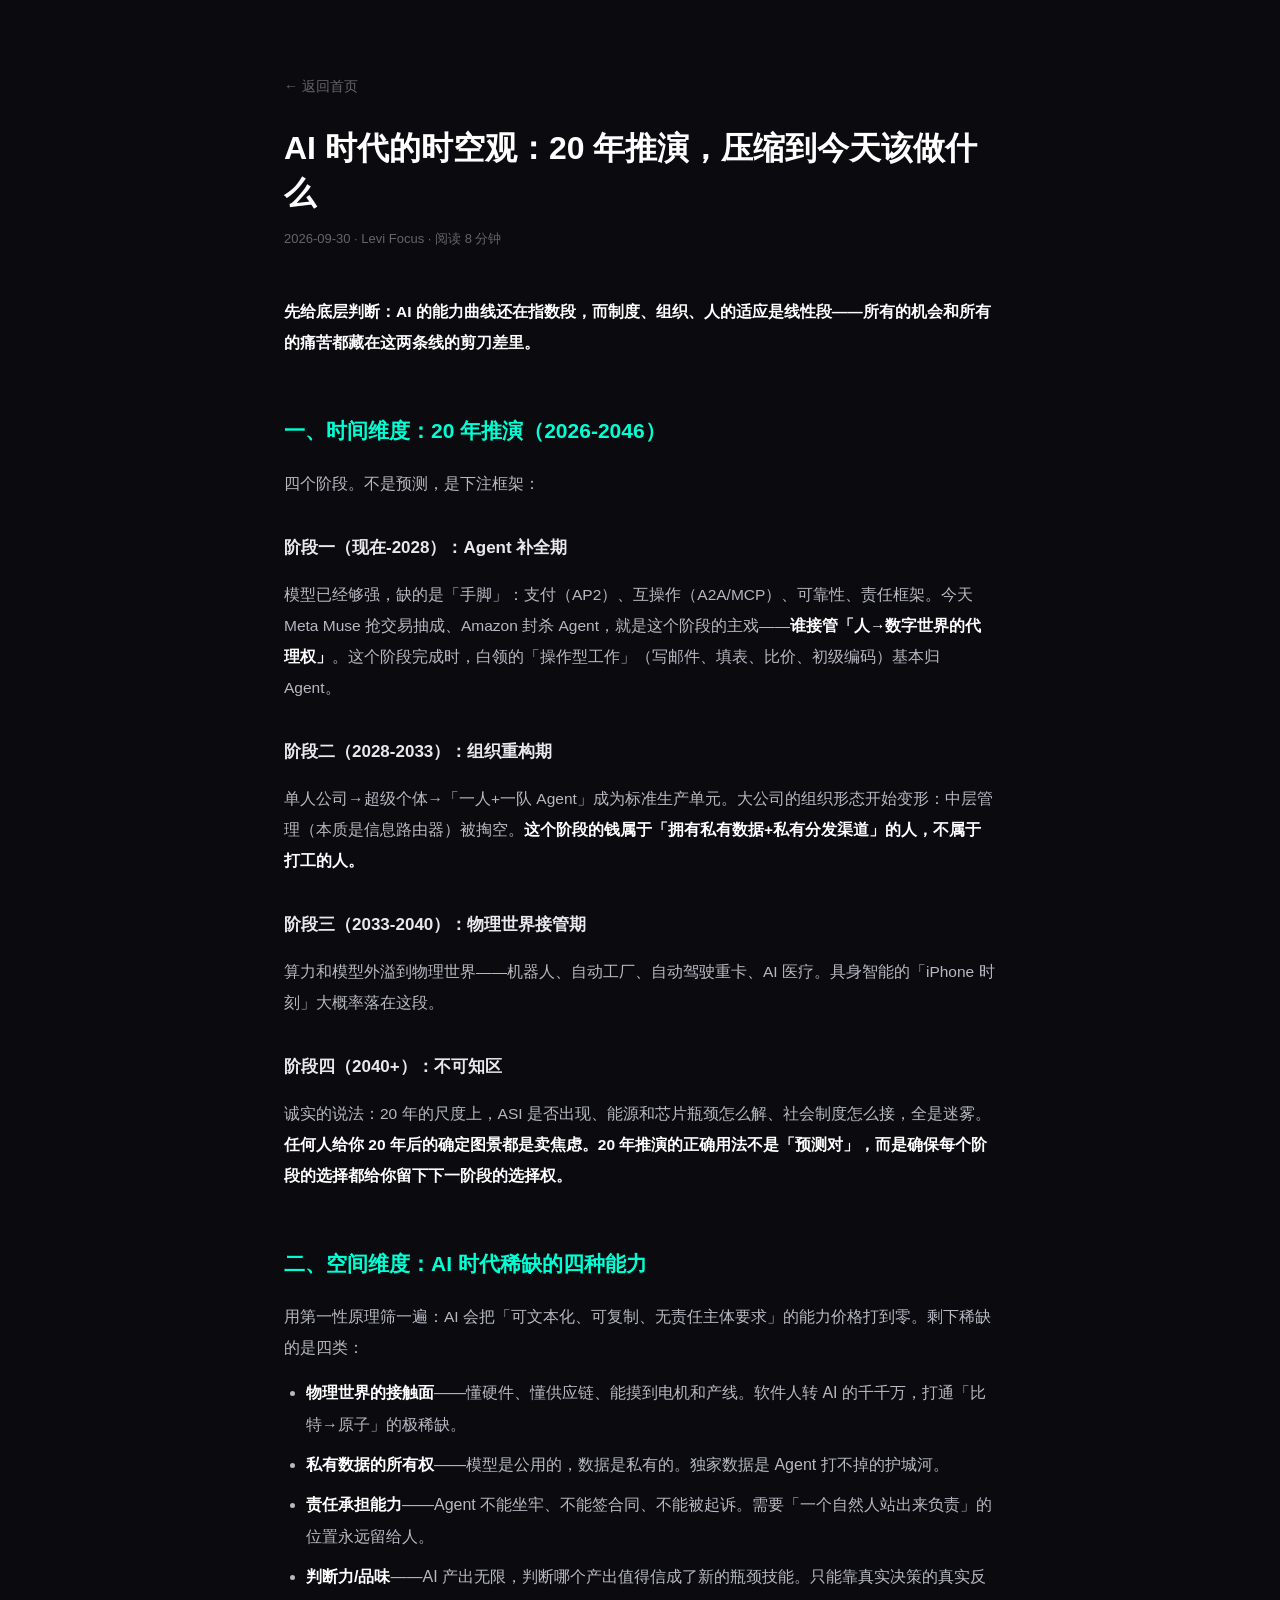
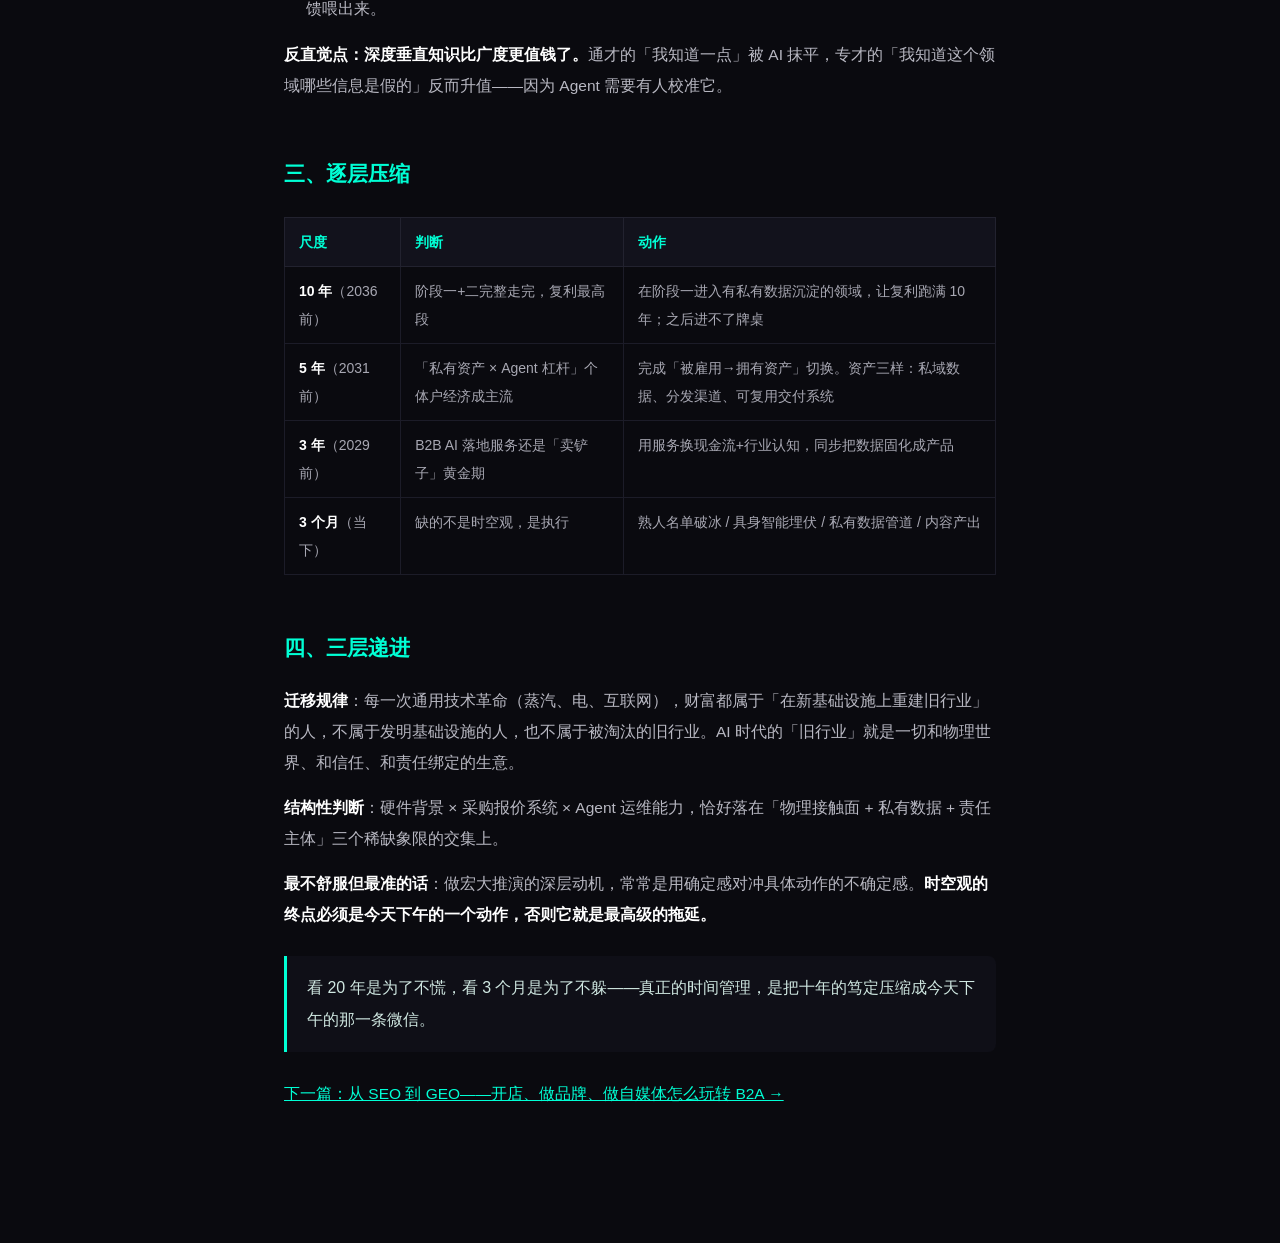
==== ai-spacetime.html @ a0f2f238 "init: AI x hardware research site (3 articles + llms.txt + robots)" ====
<!DOCTYPE html>
<html lang="zh-CN">
<head>
<meta charset="UTF-8">
<meta name="viewport" content="width=device-width, initial-scale=1.0">
<title>AI 时代的时空观：20 年推演，压缩到今天该做什么 — Levi Focus</title>
<meta name="description" content="把 AI 发展压缩到有生之年 20 年：四个阶段下注框架、AI 时代稀缺的四种能力、10年→5年→3年→3个月逐层压缩与当下动作清单。">
<meta name="author" content="Levi Focus">
<meta name="date" content="2026-09-30">
<script type="application/ld+json">
{
  "@context": "https://schema.org",
  "@type": "Article",
  "headline": "AI 时代的时空观：20 年推演，压缩到今天该做什么",
  "author": {"@type": "Person", "name": "Levi Focus", "url": "https://github.com/Focus688"},
  "datePublished": "2026-09-30",
  "dateModified": "2026-09-30",
  "keywords": "AI 时空观, AI 布局, Physical AI, Agent 经济, 职业规划",
  "description": "四个阶段下注框架与 AI 时代稀缺的四种能力，逐层压缩到当下动作。"
}
</script>
<style>
*{margin:0;padding:0;box-sizing:border-box;}
body{background:#0a0a0f;color:#d8d8e0;font-family:-apple-system,"PingFang SC","Microsoft YaHei",sans-serif;line-height:2;}
.wrap{max-width:760px;margin:0 auto;padding:70px 24px 120px;}
.back{font-size:14px;color:#666;text-decoration:none;}
.back:hover{color:#00ffd5;}
h1{font-size:32px;font-weight:800;margin:24px 0 10px;color:#fff;line-height:1.4;}
.meta{font-size:13px;color:#666;margin-bottom:44px;}
h2{font-size:21px;font-weight:700;color:#00ffd5;margin:52px 0 16px;}
h3{font-size:17px;font-weight:700;color:#e8e8ee;margin:32px 0 10px;}
p{margin:14px 0;color:#b8b8c2;font-size:15.5px;}
strong{color:#fff;}
table{width:100%;border-collapse:collapse;margin:22px 0;font-size:14px;}
th{background:#12121c;color:#00ffd5;text-align:left;padding:10px 14px;border:1px solid #22222f;font-weight:600;}
td{padding:10px 14px;border:1px solid #1c1c28;color:#a8a8b3;vertical-align:top;}
.quote{border-left:3px solid #00ffd5;background:#0f0f17;padding:16px 20px;border-radius:0 8px 8px 0;margin:26px 0;color:#d0e8e2;font-size:16px;}
ul{margin:12px 0 12px 22px;color:#b8b8c2;}
li{margin:8px 0;}
code{background:#16161f;padding:2px 8px;border-radius:5px;font-size:13.5px;color:#7fe8d5;}
</style>
</head>
<body>
<div class="wrap">
<a class="back" href="index.html">← 返回首页</a>
<h1>AI 时代的时空观：20 年推演，压缩到今天该做什么</h1>
<div class="meta">2026-09-30 · Levi Focus · 阅读 8 分钟</div>

<p><strong>先给底层判断：AI 的能力曲线还在指数段，而制度、组织、人的适应是线性段——所有的机会和所有的痛苦都藏在这两条线的剪刀差里。</strong></p>

<h2>一、时间维度：20 年推演（2026-2046）</h2>

<p>四个阶段。不是预测，是下注框架：</p>

<h3>阶段一（现在-2028）：Agent 补全期</h3>
<p>模型已经够强，缺的是「手脚」：支付（AP2）、互操作（A2A/MCP）、可靠性、责任框架。今天 Meta Muse 抢交易抽成、Amazon 封杀 Agent，就是这个阶段的主戏——<strong>谁接管「人→数字世界的代理权」</strong>。这个阶段完成时，白领的「操作型工作」（写邮件、填表、比价、初级编码）基本归 Agent。</p>

<h3>阶段二（2028-2033）：组织重构期</h3>
<p>单人公司→超级个体→「一人+一队 Agent」成为标准生产单元。大公司的组织形态开始变形：中层管理（本质是信息路由器）被掏空。<strong>这个阶段的钱属于「拥有私有数据+私有分发渠道」的人，不属于打工的人。</strong></p>

<h3>阶段三（2033-2040）：物理世界接管期</h3>
<p>算力和模型外溢到物理世界——机器人、自动工厂、自动驾驶重卡、AI 医疗。具身智能的「iPhone 时刻」大概率落在这段。</p>

<h3>阶段四（2040+）：不可知区</h3>
<p>诚实的说法：20 年的尺度上，ASI 是否出现、能源和芯片瓶颈怎么解、社会制度怎么接，全是迷雾。<strong>任何人给你 20 年后的确定图景都是卖焦虑。20 年推演的正确用法不是「预测对」，而是确保每个阶段的选择都给你留下下一阶段的选择权。</strong></p>

<h2>二、空间维度：AI 时代稀缺的四种能力</h2>

<p>用第一性原理筛一遍：AI 会把「可文本化、可复制、无责任主体要求」的能力价格打到零。剩下稀缺的是四类：</p>

<ul>
<li><strong>物理世界的接触面</strong>——懂硬件、懂供应链、能摸到电机和产线。软件人转 AI 的千千万，打通「比特→原子」的极稀缺。</li>
<li><strong>私有数据的所有权</strong>——模型是公用的，数据是私有的。独家数据是 Agent 打不掉的护城河。</li>
<li><strong>责任承担能力</strong>——Agent 不能坐牢、不能签合同、不能被起诉。需要「一个自然人站出来负责」的位置永远留给人。</li>
<li><strong>判断力/品味</strong>——AI 产出无限，判断哪个产出值得信成了新的瓶颈技能。只能靠真实决策的真实反馈喂出来。</li>
</ul>

<p><strong>反直觉点：深度垂直知识比广度更值钱了。</strong>通才的「我知道一点」被 AI 抹平，专才的「我知道这个领域哪些信息是假的」反而升值——因为 Agent 需要有人校准它。</p>

<h2>三、逐层压缩</h2>

<table>
<tr><th>尺度</th><th>判断</th><th>动作</th></tr>
<tr><td><strong>10 年</strong>（2036 前）</td><td>阶段一+二完整走完，复利最高段</td><td>在阶段一进入有私有数据沉淀的领域，让复利跑满 10 年；之后进不了牌桌</td></tr>
<tr><td><strong>5 年</strong>（2031 前）</td><td>「私有资产 × Agent 杠杆」个体户经济成主流</td><td>完成「被雇用→拥有资产」切换。资产三样：私域数据、分发渠道、可复用交付系统</td></tr>
<tr><td><strong>3 年</strong>（2029 前）</td><td>B2B AI 落地服务还是「卖铲子」黄金期</td><td>用服务换现金流+行业认知，同步把数据固化成产品</td></tr>
<tr><td><strong>3 个月</strong>（当下）</td><td>缺的不是时空观，是执行</td><td>熟人名单破冰 / 具身智能埋伏 / 私有数据管道 / 内容产出</td></tr>
</table>

<h2>四、三层递进</h2>

<p><strong>迁移规律</strong>：每一次通用技术革命（蒸汽、电、互联网），财富都属于「在新基础设施上重建旧行业」的人，不属于发明基础设施的人，也不属于被淘汰的旧行业。AI 时代的「旧行业」就是一切和物理世界、和信任、和责任绑定的生意。</p>

<p><strong>结构性判断</strong>：硬件背景 × 采购报价系统 × Agent 运维能力，恰好落在「物理接触面 + 私有数据 + 责任主体」三个稀缺象限的交集上。</p>

<p><strong>最不舒服但最准的话</strong>：做宏大推演的深层动机，常常是用确定感对冲具体动作的不确定感。<strong>时空观的终点必须是今天下午的一个动作，否则它就是最高级的拖延。</strong></p>

<div class="quote">看 20 年是为了不慌，看 3 个月是为了不躲——真正的时间管理，是把十年的笃定压缩成今天下午的那一条微信。</div>

<p><a href="geo-b2a-playbook.html" style="color:#00ffd5;">下一篇：从 SEO 到 GEO——开店、做品牌、做自媒体怎么玩转 B2A →</a></p>
</div>
</body>
</html>
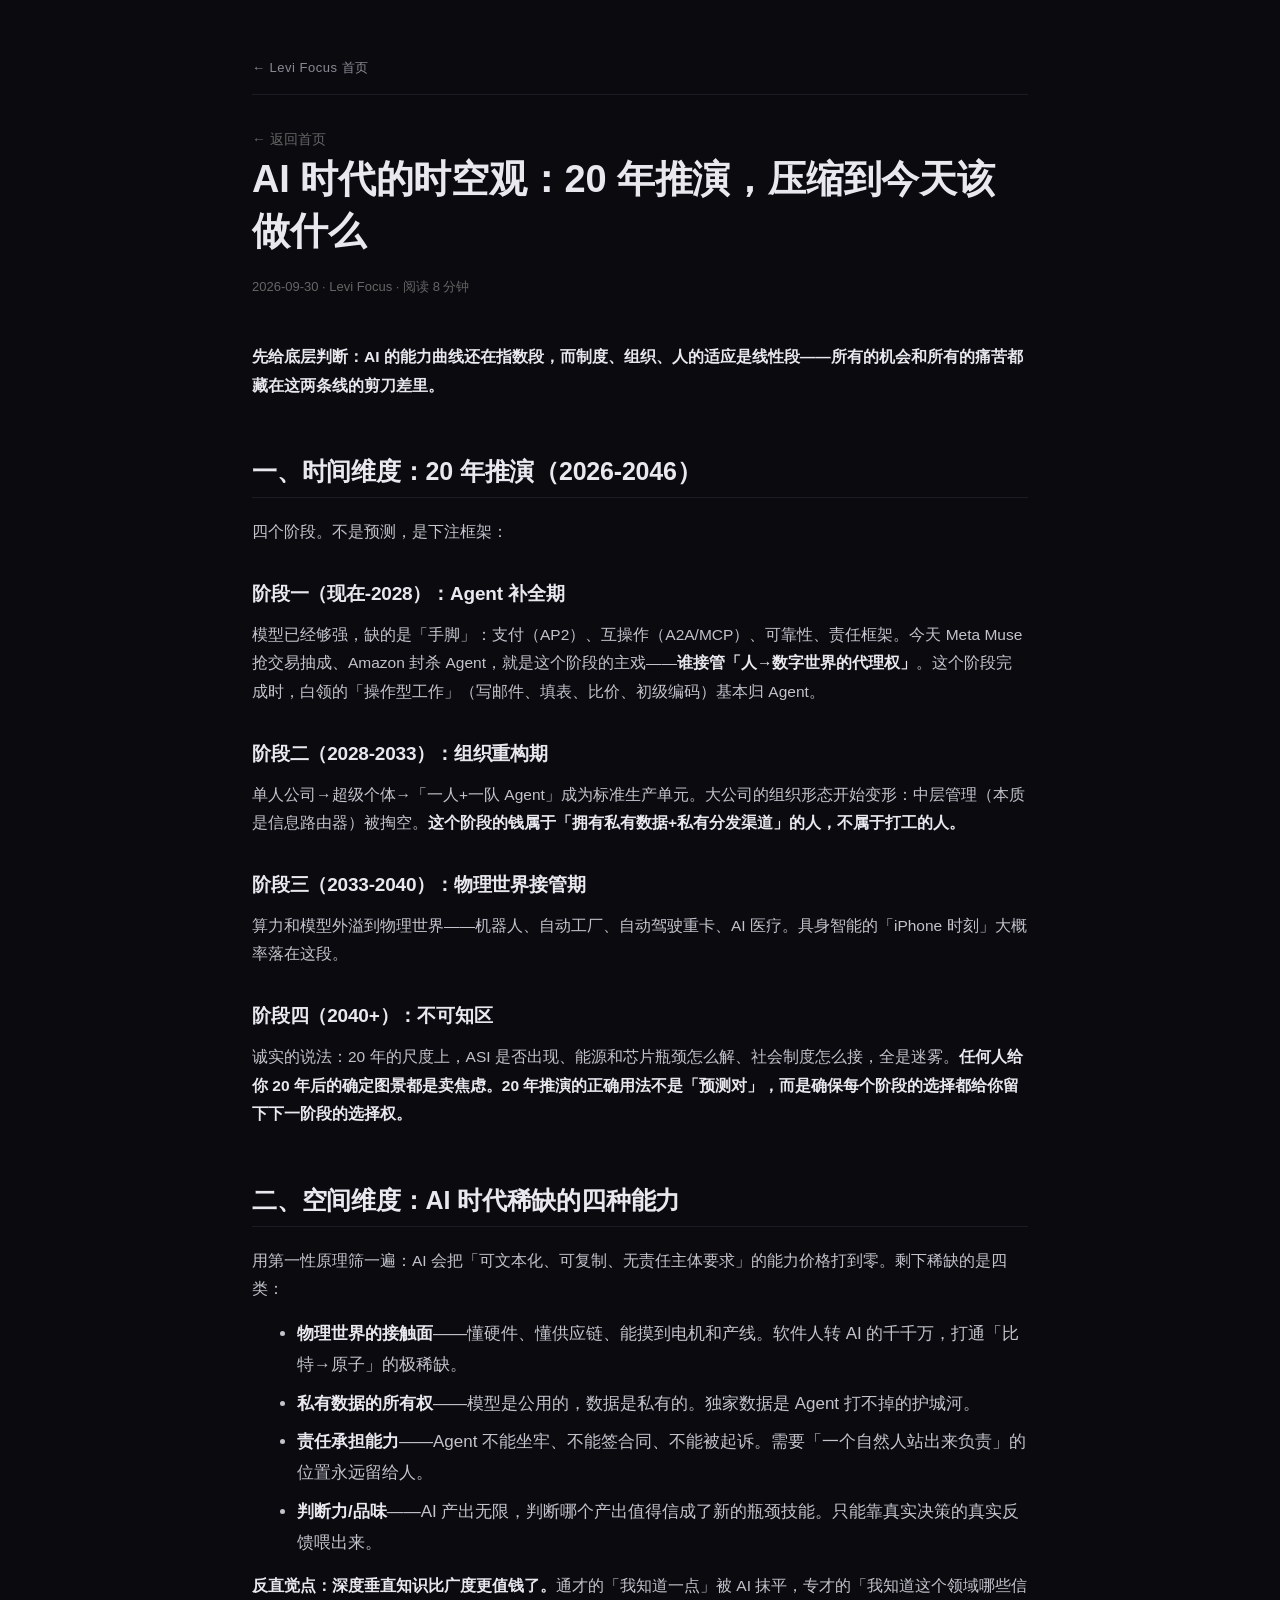
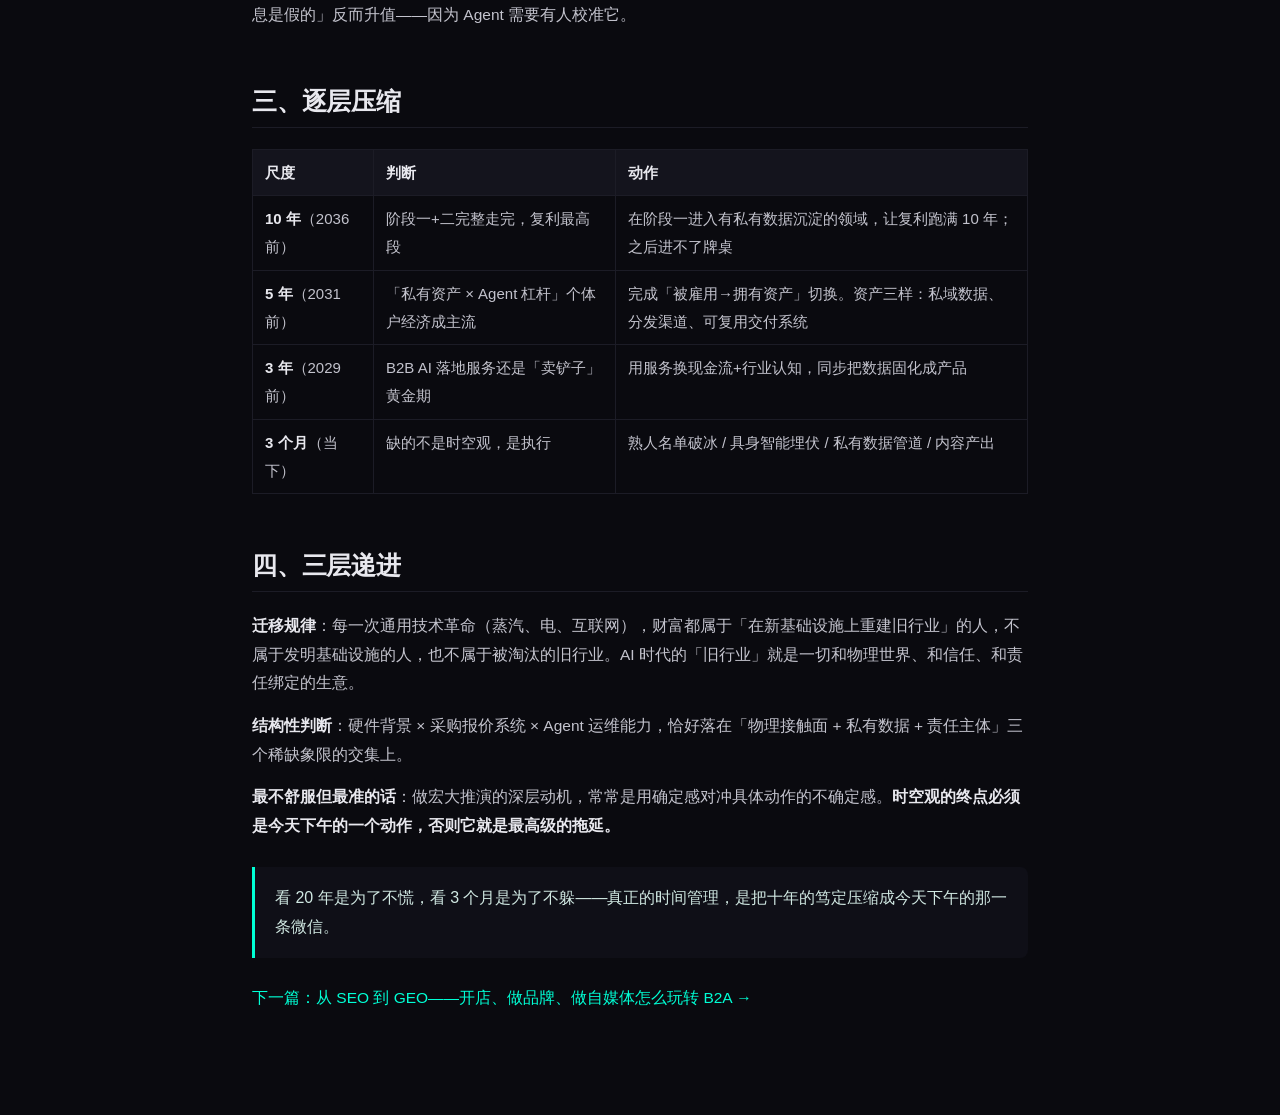
==== commit 0e7cdebe: "fix: index DOM repair, unified site.css, matrix hub, GEO standard files - index.html: remove 7 stray" ====
--- a/ai-spacetime.html
+++ b/ai-spacetime.html
@@ -39,8 +39,10 @@
 li{margin:8px 0;}
 code{background:#16161f;padding:2px 8px;border-radius:5px;font-size:13.5px;color:#7fe8d5;}
 </style>
+<link rel="stylesheet" href="assets/site.css">
 </head>
 <body>
+<div class="site-nav"><a href="./">← Levi Focus 首页</a></div>
 <div class="wrap">
 <a class="back" href="index.html">← 返回首页</a>
 <h1>AI 时代的时空观：20 年推演，压缩到今天该做什么</h1>
--- a/assets/site.css
+++ b/assets/site.css
@@ -0,0 +1,201 @@
+/* Levi Focus — 全站公共样式
+ *
+ * 目的：把原来混拼的 3 套皮肤（深色首页 / 深色文章 / 浅色转换页）统一成一套
+ * 暗色高可读主题。本文件在所有页面的 </style> 之后加载，因此同优先级下覆盖
+ * 页面内联样式；页面自身的布局规则保留，只统一颜色、排版与组件。
+ *
+ * 不改动：JSON-LD、meta description、视频文件路径。
+ */
+
+:root {
+  --bg: #0a0a0f;
+  --fg: #e8e8ee;
+  --muted: #8a8a95;
+  --dim: #666;
+  --accent: #00ffd5;
+  --line: #1c1c26;
+  --card: #0f0f17;
+  --card-2: #14141d;
+}
+
+* { box-sizing: border-box; }
+
+html, body { background: var(--bg); }
+
+body {
+  margin: 0 auto !important;
+  max-width: 820px !important;
+  padding: 56px 22px 88px !important;
+  color: var(--fg) !important;
+  font-family: -apple-system, BlinkMacSystemFont, "PingFang SC", "Microsoft YaHei", sans-serif !important;
+  font-size: 17px;
+  line-height: 1.85 !important;
+  -webkit-text-size-adjust: 100%;
+  text-rendering: optimizeLegibility;
+}
+
+/* 首页自带 .wrap，避免双层留白 */
+.wrap { max-width: none !important; margin: 0 !important; padding: 0 !important; }
+
+/* 文章页顶部导航 */
+.site-nav {
+  font-size: 13px;
+  letter-spacing: .5px;
+  margin-bottom: 28px;
+  padding-bottom: 14px;
+  border-bottom: 1px solid var(--line);
+}
+.site-nav a { color: var(--muted) !important; text-decoration: none; }
+.site-nav a:hover { color: var(--accent) !important; }
+
+h1, h2, h3, h4 {
+  color: var(--fg) !important;
+  line-height: 1.35;
+  font-weight: 800;
+  letter-spacing: -.2px;
+}
+h1 { font-size: clamp(26px, 5vw, 38px); margin: 0 0 18px; }
+h2 {
+  font-size: clamp(20px, 3.6vw, 25px);
+  margin: 2.2em 0 .8em;
+  padding-bottom: 8px;
+  border-bottom: 1px solid var(--line) !important;
+}
+h3 { font-size: 19px; margin: 1.8em 0 .6em; }
+
+p, li { color: #c3c3cd; }
+strong { color: var(--fg); }
+
+a { color: var(--accent); text-decoration: none; }
+a:hover { text-decoration: underline; }
+
+hr {
+  border: 0;
+  border-top: 1px solid var(--line);
+  margin: 2.4em 0;
+}
+
+blockquote {
+  margin: 1.4em 0 !important;
+  padding: 14px 18px !important;
+  border-left: 3px solid var(--accent) !important;
+  background: var(--card) !important;
+  color: #c9c9d4 !important;
+  border-radius: 0 8px 8px 0;
+}
+blockquote p { color: inherit !important; }
+
+table {
+  width: 100%;
+  border-collapse: collapse;
+  margin: 1.4em 0;
+  font-size: 15px;
+  display: block;
+  overflow-x: auto;
+  -webkit-overflow-scrolling: touch;
+}
+th, td {
+  border: 1px solid var(--line) !important;
+  padding: 9px 12px !important;
+  text-align: left;
+  vertical-align: top;
+}
+th { background: var(--card-2) !important; color: var(--fg) !important; font-weight: 700; }
+td { color: #c3c3cd; }
+
+code {
+  background: var(--card-2);
+  color: var(--accent);
+  padding: 2px 6px;
+  border-radius: 4px;
+  font-size: .9em;
+  font-family: "SFMono-Regular", Menlo, Consolas, monospace;
+}
+pre {
+  background: var(--card);
+  border: 1px solid var(--line);
+  border-radius: 8px;
+  padding: 16px;
+  overflow-x: auto;
+  -webkit-overflow-scrolling: touch;
+  margin: 1.4em 0;
+}
+pre code { background: none; color: #d6d6e0; padding: 0; }
+
+img, video, iframe { max-width: 100%; height: auto; }
+
+ul, ol { padding-left: 1.35em; }
+li { margin: .4em 0; }
+
+.meta { color: var(--dim) !important; font-size: 13px; }
+.tag, .meta .tag {
+  display: inline-block;
+  background: var(--card-2);
+  border: 1px solid #262635;
+  border-radius: 20px;
+  padding: 1px 12px;
+  margin-right: 8px;
+  color: var(--accent) !important;
+  font-size: 12px;
+}
+
+footer, .footer {
+  margin-top: 72px;
+  padding-top: 24px;
+  border-top: 1px solid var(--line) !important;
+  color: var(--dim) !important;
+  font-size: 13px;
+}
+footer a { color: var(--muted) !important; margin-right: 18px; }
+footer a:hover { color: var(--accent) !important; }
+
+/* 首页区块 */
+.sec-title {
+  font-size: 13px;
+  letter-spacing: 4px;
+  color: var(--dim);
+  text-transform: uppercase;
+  margin: 64px 0 24px;
+  border-bottom: 1px solid var(--line);
+  padding-bottom: 12px;
+}
+article { margin-bottom: 34px; }
+article h2 {
+  font-size: 21px;
+  margin: 0 0 8px;
+  border: 0 !important;
+  padding: 0;
+}
+article h2 a { color: var(--fg); }
+article h2 a:hover { color: var(--accent); text-decoration: none; }
+article p { color: #a8a8b3 !important; font-size: 15px; }
+article .answer {
+  border-left: 3px solid var(--accent);
+  padding: 10px 16px;
+  background: var(--card);
+  border-radius: 0 8px 8px 0;
+  margin-top: 12px;
+  font-size: 14px;
+  color: #c9c9d4;
+}
+
+/* 开源矩阵 + 访客分流 */
+.matrix { margin-top: 8px; }
+.matrix td:first-child { white-space: nowrap; }
+.guide {
+  margin-top: 18px;
+  padding: 16px 18px;
+  background: var(--card);
+  border: 1px solid var(--line);
+  border-radius: 10px;
+  font-size: 14.5px;
+}
+.guide b { color: var(--accent); }
+
+@media (max-width: 560px) {
+  body { padding: 32px 16px 64px !important; font-size: 16px; }
+  h1 { font-size: 26px; }
+  .site-nav { margin-bottom: 20px; }
+  table { font-size: 14px; }
+  th, td { padding: 7px 9px !important; }
+}
